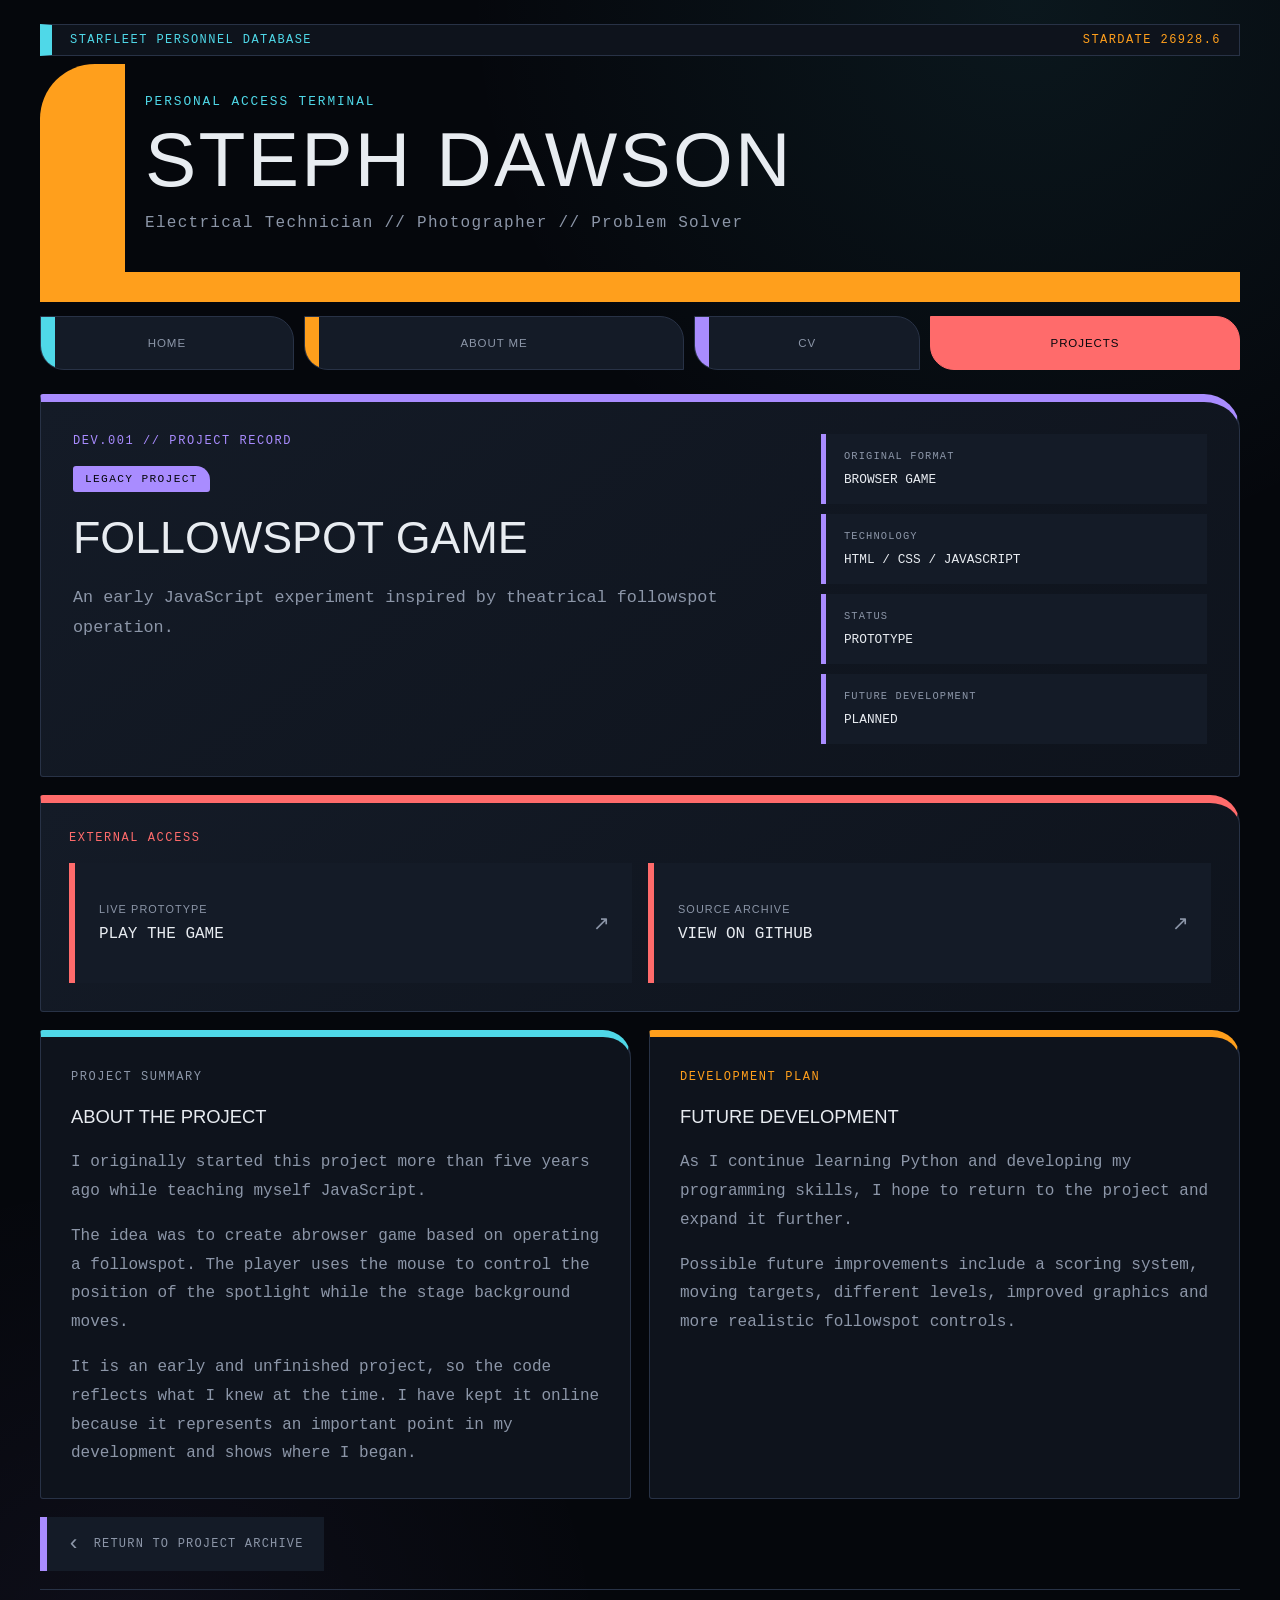
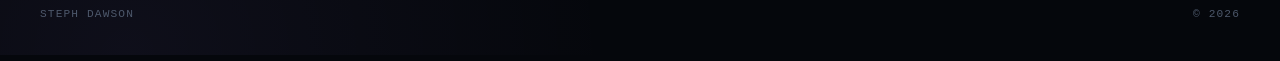
==== followspot.html @ a6c5673f "Add files via upload" ====
<!DOCTYPE html>
<html lang="en">

<head>

  <meta charset="UTF-8">

  <meta
    name="viewport"
    content="width=device-width, initial-scale=1.0"
  >

  <meta
    name="description"
    content="An early JavaScript followspot game created by Steph Dawson."
  >

  <title>Steph Dawson // Followspot Game</title>

  <link rel="stylesheet" href="style.css">

</head>

<body>

  <header class="site-header">

    <div class="stardate-bar">

      <span>
        STARFLEET PERSONNEL DATABASE
      </span>

      <span id="stardate">
        STARDATE ----.-
      </span>

    </div>

    <div class="lcars-header">

      <div
        class="header-elbow"
        aria-hidden="true"
      ></div>

      <div class="header-content">

        <p class="system-label">
          PERSONAL ACCESS TERMINAL
        </p>

        <h1>STEPH DAWSON</h1>

        <p class="header-subtitle">
          Electrical Technician // Photographer // Problem Solver
        </p>

      </div>

    </div>

    <nav
      class="main-navigation"
      aria-label="Main navigation"
    >

      <a
        class="nav-link"
        href="index.html"
      >
        HOME
      </a>

      <a
        class="nav-link"
        href="about.html"
      >
        ABOUT ME
      </a>

      <a
        class="nav-link"
        href="cv.html"
      >
        CV
      </a>

      <a
        class="nav-link active"
        href="projects.html"
        aria-current="page"
      >
        PROJECTS
      </a>

    </nav>

  </header>

 <main class="home-grid">

    <section class="project-detail-header">

      <div class="project-detail-heading">

        <p class="panel-code">
          DEV.001 // PROJECT RECORD
        </p>

        <span class="project-status legacy-status">
          LEGACY PROJECT
        </span>

        <h2>FOLLOWSPOT GAME</h2>

        <p class="project-detail-intro">
          An early JavaScript experiment inspired by theatrical
          followspot operation.
        </p>

      </div>

      <div class="project-detail-status">

        <div>
          <span class="detail-label">ORIGINAL FORMAT</span>
          <strong>BROWSER GAME</strong>
        </div>

        <div>
          <span class="detail-label">TECHNOLOGY</span>
          <strong>HTML / CSS / JAVASCRIPT</strong>
        </div>

        <div>
          <span class="detail-label">STATUS</span>
          <strong>PROTOTYPE</strong>
        </div>

        <div>
          <span class="detail-label">FUTURE DEVELOPMENT</span>
          <strong>PLANNED</strong>
        </div>

      </div>

    </section>

    <section class="project-links-panel compact-project-links">

      <p class="panel-code">
        EXTERNAL ACCESS
      </p>

      <div class="project-link-grid">

        <a
          class="project-external-link"
          href="https://celestialteapot01.github.io/spot-game/"
          target="_blank"
          rel="noopener noreferrer"
        >
          <span class="external-link-label">
            LIVE PROTOTYPE
          </span>

          <strong>
            PLAY THE GAME
          </strong>

          <span
            class="external-link-arrow"
            aria-hidden="true"
          >
            ↗
          </span>
        </a>

        <a
          class="project-external-link"
          href="https://github.com/celestialteapot01/spot-game"
          target="_blank"
          rel="noopener noreferrer"
        >
          <span class="external-link-label">
            SOURCE ARCHIVE
          </span>

          <strong>
            VIEW ON GITHUB
          </strong>

          <span
            class="external-link-arrow"
            aria-hidden="true"
          >
            ↗
          </span>
        </a>

      </div>

    </section>


    <section class="project-detail-panel">

      <p class="panel-code">
        PROJECT SUMMARY
      </p>

      <h2>ABOUT THE PROJECT</h2>

      <p>
        I originally started this project more than five years ago while
        teaching myself JavaScript.
      </p>

      <p>
        The idea was to create abrowser game based on operating a followspot. The player uses the mouse to control the
        position of the spotlight while the stage background moves.
      </p>

      <p>
        It is an early and unfinished project, so the code reflects what
        I knew at the time. I have kept it online because it represents
        an important point in my development and shows where I began.
      </p>

    </section>

    <section class="project-detail-panel future-panel">

      <p class="panel-code">
        DEVELOPMENT PLAN
      </p>

      <h2>FUTURE DEVELOPMENT</h2>

      <p>
        As I continue learning Python and developing my programming
        skills, I hope to return to the project and expand it further.
      </p>

      <p>
        Possible future improvements include a scoring system, moving
        targets, different levels, improved graphics and more realistic
        followspot controls.
      </p>

    </section>


    <a
      class="back-to-projects"
      href="projects.html"
    >
      <span aria-hidden="true">‹</span>
      RETURN TO PROJECT ARCHIVE
    </a>

  </main>

  <footer class="site-footer">

    <span>STEPH DAWSON</span>

    <span id="current-year"></span>

  </footer>

  <script src="app.js"></script>

</body>

</html>
---- style.css ----
/* FONTS */

@font-face {
  font-family: "Michroma";
  src: url("fonts/michroma-regular.woff2") format("woff2");
  font-weight: 400;
  font-style: normal;
  font-display: swap;
}

@font-face {
  font-family: "JetBrains Mono";
  src: url("fonts/jetbrains-mono-regular.woff2") format("woff2");
  font-weight: 400;
  font-style: normal;
  font-display: swap;
}

@font-face {
  font-family: "JetBrains Mono";
  src: url("fonts/jetbrains-mono-medium.woff2") format("woff2");
  font-weight: 500;
  font-style: normal;
  font-display: swap;
}

@font-face {
  font-family: "JetBrains Mono";
  src: url("fonts/jetbrains-mono-bold.woff2") format("woff2");
  font-weight: 700;
  font-style: normal;
  font-display: swap;
}

:root {
  --void: #05070c;
  --panel: #0e131c;
  --panel-2: #141b27;
  --panel-hover: #192333;
  --line: #283246;

  --amber: #ff9f1c;
  --amber-dark: #8d5d18;

  --cyan: #4fd8e8;
  --cyan-dark: #1f5963;

  --violet: #a98cff;
  --violet-dark: #51437f;

  --coral: #ff6b6b;
  --coral-dark: #743737;

  --mint: #6ee7b7;
  --mint-dark: #285f4b;

  --text: #e8ecf1;
  --text-dim: #8c96a8;
  --text-faint: #4d586b;

  --content-width: 1200px;
}

* {
  box-sizing: border-box;
}

html {
  scroll-behavior: smooth;
}

body {
  margin: 0;
  min-height: 100vh;

  background:
    radial-gradient(
      circle at 80% 0%,
      rgba(79, 216, 232, 0.08),
      transparent 35rem
    ),
    radial-gradient(
      circle at 10% 100%,
      rgba(169, 140, 255, 0.06),
      transparent 30rem
    ),
    var(--void);

  color: var(--text);
  font-family: "JetBrains Mono", monospace;
}

a {
  color: inherit;
}

/* ======================================================
   Header
   ====================================================== */

.site-header {
  width: min(var(--content-width), calc(100% - 40px));
  margin: 0 auto;
  padding-top: 24px;
}

.stardate-bar {
  display: flex;
  justify-content: space-between;
  gap: 20px;

  margin-bottom: 8px;
  padding: 8px 18px;

  background: var(--panel);

  border: 1px solid var(--line);
  border-left: 12px solid var(--cyan);

  color: var(--cyan);

  font-size: 0.75rem;
  letter-spacing: 0.12em;
}

#stardate {
  color: var(--amber);
  text-align: right;
}

.lcars-header {
  display: grid;
  grid-template-columns: 105px minmax(0, 1fr);
  min-height: 210px;
}

.header-elbow {
  position: relative;

  margin-right: 20px;

  background: var(--amber);
  border-radius: 55px 0 0 0;
}

.header-elbow::after {
  content: "";

  position: absolute;
  right: -20px;
  bottom: 0;

  width: 85px;
  height: 30px;

  background: var(--amber);
}

.header-content {
  display: flex;
  flex-direction: column;
  justify-content: center;

  padding: 30px 10px 40px 0;

  border-bottom: 30px solid var(--amber);
}

.system-label {
  margin: 0 0 10px;

  color: var(--cyan);

  font-size: 0.8rem;
  letter-spacing: 0.15em;
}

h1,
h2,
h3 {
  font-family: "Michroma", sans-serif;
  font-weight: 400;
}

h1 {
  margin: 0;

  font-size: clamp(2.2rem, 6vw, 5.2rem);
  line-height: 1.05;
  letter-spacing: 0.03em;
}

.header-subtitle {
  margin: 14px 0 0;

  color: var(--text-dim);

  font-size: clamp(0.75rem, 2vw, 1rem);
  letter-spacing: 0.08em;
}

/* ======================================================
   LCARS main navigation
   ====================================================== */

.main-navigation {
  display: grid;

  grid-template-columns:
    minmax(140px, 0.9fr)
    minmax(200px, 1.35fr)
    minmax(120px, 0.8fr)
    minmax(180px, 1.1fr);

  gap: 10px;

  width: 100%;
  margin-top: 14px;
}

.nav-link {
  --nav-colour: var(--cyan);

  position: relative;

  display: flex;
  align-items: center;
  justify-content: center;

  min-width: 0;
  min-height: 54px;

  padding: 0 24px;

  overflow: hidden;

  background: var(--panel-2);

  border: 1px solid var(--line);
  border-radius: 0 24px 0 24px;

  color: var(--text-dim);

  font-family: "Michroma", sans-serif;
  font-size: 0.72rem;
  letter-spacing: 0.08em;

  text-align: center;
  text-decoration: none;

  transition:
    background 160ms ease,
    color 160ms ease,
    border-color 160ms ease,
    transform 160ms ease;
}

.nav-link::before {
  content: "";

  position: absolute;
  inset: 0 auto 0 0;

  width: 14px;

  background: var(--nav-colour);
}

.nav-link:nth-child(1) {
  --nav-colour: var(--cyan);
}

.nav-link:nth-child(2) {
  --nav-colour: var(--amber);
}

.nav-link:nth-child(3) {
  --nav-colour: var(--violet);
}

.nav-link:nth-child(4) {
  --nav-colour: var(--coral);
}

.nav-link:hover,
.nav-link:focus-visible {
  background: var(--panel-hover);
  border-color: var(--nav-colour);

  color: var(--text);

  transform: translateY(-2px);
}

.nav-link.active {
  background: var(--nav-colour);
  border-color: var(--nav-colour);

  color: var(--void);
}

.nav-link.active::before {
  display: none;
}

.nav-link:focus-visible {
  outline: 2px solid var(--nav-colour);
  outline-offset: 3px;
}

/* ======================================================
   Main layout
   ====================================================== */

.home-grid {
  display: grid;
  grid-template-columns: repeat(12, 1fr);

  gap: 18px;

  width: min(var(--content-width), calc(100% - 40px));

  margin: 24px auto 0;
}

.welcome-panel,
.information-panel {
  background:
    linear-gradient(
      145deg,
      var(--panel-2),
      var(--panel)
    );

  border: 1px solid var(--line);
}

/* ======================================================
   Welcome panel
   ====================================================== */

.welcome-panel {
  grid-column: span 12;

  padding: 34px;

  border-top: 8px solid var(--violet);
  border-radius: 3px 35px 3px 3px;
}

.panel-code {
  margin: 0 0 18px;

  color: var(--violet);

  font-size: 0.75rem;
  letter-spacing: 0.13em;
}

.welcome-panel h2 {
  margin: 0 0 20px;

  font-size: clamp(1.25rem, 3vw, 2rem);
}

.welcome-panel p {
  max-width: 790px;
  line-height: 1.8;
}

.welcome-text {
  color: var(--cyan);
  font-size: 1.1rem;
}

.status-line {
  display: flex;
  align-items: center;

  gap: 10px;

  margin-top: 28px;

  color: var(--mint);

  font-size: 0.8rem;
  letter-spacing: 0.12em;
}

.status-light {
  width: 11px;
  height: 11px;

  background: var(--mint);

  border-radius: 50%;

  animation: status-pulse 2s infinite;
}

@keyframes status-pulse {
  0%,
  100% {
    opacity: 1;
  }

  50% {
    opacity: 0.35;
  }
}

/* ======================================================
   Homepage navigation cards
   ====================================================== */

.navigation-card {
  position: relative;

  display: grid;
  grid-template-columns: auto 1fr auto;
  align-items: stretch;

  min-height: 245px;

  overflow: hidden;

  background: var(--panel);

  border: 1px solid var(--line);
  border-radius: 3px 32px 3px 3px;

  text-decoration: none;

  transition:
    transform 160ms ease,
    background 160ms ease,
    border-color 160ms ease;
}

.navigation-card:hover,
.navigation-card:focus-visible {
  background: var(--panel-hover);
  transform: translateY(-4px);
}

.navigation-card:focus-visible {
  outline: 2px solid var(--text);
  outline-offset: 4px;
}

.about-card {
  grid-column: span 4;
}

.cv-card {
  grid-column: span 4;
}

.projects-card {
  grid-column: span 4;
}

.card-number {
  display: flex;
  align-items: flex-end;

  padding: 16px 13px;

  color: var(--void);

  font-family: "Michroma", sans-serif;
  font-size: 1.15rem;

  writing-mode: vertical-rl;
  transform: rotate(180deg);
}

.about-card .card-number {
  background: var(--cyan);
}

.cv-card .card-number {
  background: var(--amber);
}

.projects-card .card-number {
  background: var(--violet);
}

.about-card:hover {
  border-color: var(--cyan);
}

.cv-card:hover {
  border-color: var(--amber);
}

.projects-card:hover {
  border-color: var(--violet);
}

.card-content {
  padding: 28px 20px;
}

.card-label {
  margin: 0 0 18px;

  color: var(--text-dim);

  font-size: 0.7rem;
  letter-spacing: 0.13em;
}

.card-content h2 {
  margin: 0 0 18px;

  font-size: 1.05rem;
  line-height: 1.5;
}

.card-content p:last-child {
  margin: 0;

  color: var(--text-dim);

  line-height: 1.7;
}

.card-arrow {
  display: flex;
  align-items: center;

  padding: 0 17px;

  color: var(--text-faint);

  font-size: 3rem;
}

.navigation-card:hover .card-arrow {
  color: var(--text);
}

/* ======================================================
   Information panel
   ====================================================== */

.information-panel {
  grid-column: span 12;

  padding: 28px;

  border-top: 8px solid var(--coral);
  border-radius: 3px 30px 3px 3px;
}

.information-panel .panel-code {
  color: var(--coral);
}

.information-grid {
  display: grid;
  grid-template-columns: repeat(3, 1fr);

  gap: 14px;
}

.information-grid > div {
  padding: 18px;

  background: var(--panel-2);

  border-left: 6px solid var(--coral);
}

.information-label {
  display: block;

  margin-bottom: 10px;

  color: var(--text-dim);

  font-size: 0.7rem;
  letter-spacing: 0.12em;
}

.information-grid strong {
  color: var(--text);

  font-size: 0.85rem;
  font-weight: 500;
}

/* ======================================================
   Communications panel
   ====================================================== */

.communications-panel {
  grid-column: span 12;

  width: 100%;
  min-width: 0;

  padding: 28px;

  background:
    linear-gradient(
      145deg,
      var(--panel-2),
      var(--panel)
    );

  border: 1px solid var(--line);
  border-top: 8px solid var(--coral);
  border-radius: 3px 30px 3px 3px;
}

.communications-heading {
  margin: 0 0 20px;

  color: var(--coral);

  font-size: 0.75rem;
  letter-spacing: 0.13em;
}

.communications-grid {
  display: grid;
  grid-template-columns: repeat(3, minmax(0, 1fr));

  gap: 16px;

  width: 100%;
}

.communications-link {
  display: flex;
  flex-direction: column;
  justify-content: center;

  min-width: 0;
  min-height: 105px;

  padding: 20px 24px;

  background: var(--panel-2);

  border-left: 6px solid var(--coral);

  color: var(--text);

  text-decoration: none;

  transition:
    background 160ms ease,
    border-color 160ms ease,
    transform 160ms ease;
}

.communications-name {
  display: block;

  margin-bottom: 10px;

  color: var(--text-dim);

  font-family: "Michroma", sans-serif;
  font-size: 0.72rem;
  font-weight: 400;
  letter-spacing: 0.12em;
}

.communications-action {
  display: inline-flex;
  align-items: center;

  gap: 8px;

  color: var(--text);

  font-family: "JetBrains Mono", monospace;
  font-size: 1rem;
  font-weight: 500;
  letter-spacing: 0.03em;
}

.communications-action span {
  color: var(--text-dim);
  font-size: 0.8rem;
}

.communications-link:hover,
.communications-link:focus-visible {
  background: var(--panel-hover);
  border-left-color: var(--cyan);

  transform: translateY(-2px);
}

.communications-link:hover .communications-name,
.communications-link:hover .communications-action,
.communications-link:focus-visible .communications-name,
.communications-link:focus-visible .communications-action {
  color: var(--cyan);
}

.communications-link:focus-visible {
  outline: 2px solid var(--cyan);
  outline-offset: 3px;
}

/* ======================================================
   Footer
   ====================================================== */

.site-footer {
  display: flex;
  justify-content: space-between;

  width: min(var(--content-width), calc(100% - 40px));

  margin: 18px auto 0;
  padding: 18px 0 35px;

  border-top: 1px solid var(--line);

  color: var(--text-faint);

  font-size: 0.7rem;
  letter-spacing: 0.1em;
}

/* ======================================================
   Projects archive
   ====================================================== */

.projects-intro {
  grid-column: span 12;

  padding: 30px;

  background:
    linear-gradient(
      145deg,
      var(--panel-2),
      var(--panel)
    );

  border: 1px solid var(--line);
  border-top: 8px solid var(--violet);
  border-radius: 3px 32px 3px 3px;
}

.projects-intro h2 {
  margin: 0 0 18px;

  font-size: clamp(1.4rem, 3vw, 2rem);
}

.projects-intro-text {
  margin: 0;

  color: var(--text-dim);

  line-height: 1.8;
}

.project-card {
  grid-column: span 12;

  display: grid;
  grid-template-columns: 72px minmax(0, 1fr);

  min-width: 0;
  min-height: 310px;

  overflow: hidden;

  background: var(--panel);

  border: 1px solid var(--line);
  border-radius: 3px 38px 3px 3px;

  color: var(--text);
  text-decoration: none;

  transition:
    background 160ms ease,
    border-color 160ms ease,
    transform 160ms ease;
}

.project-card:hover,
.project-card:focus-visible {
  background: var(--panel-hover);
  border-color: var(--violet);

  transform: translateY(-4px);
}

.project-card:focus-visible {
  outline: 2px solid var(--violet);
  outline-offset: 4px;
}

.project-card-strip {
  display: flex;
  align-items: flex-end;
  justify-content: center;

  padding: 18px 10px;

  background: var(--violet);
}

.project-number {
  color: var(--void);

  font-family: "Michroma", sans-serif;
  font-size: 1rem;

  writing-mode: vertical-rl;
  transform: rotate(180deg);
}

.project-card-content {
  display: flex;
  flex-direction: column;

  min-width: 0;

  padding: 30px;
}

.project-card-header {
  display: flex;
  align-items: center;
  justify-content: space-between;
  flex-wrap: wrap;

  gap: 14px;

  margin-bottom: 24px;
}

.project-status {
  display: inline-flex;
  align-items: center;

  width: fit-content;

  padding: 7px 12px;

  border-radius: 3px 14px 3px 3px;

  font-size: 0.7rem;
  letter-spacing: 0.12em;
}

.legacy-status {
  background: var(--violet);

  color: var(--void);
}

.project-date {
  color: var(--text-faint);

  font-size: 0.7rem;
  letter-spacing: 0.1em;
}

.project-code {
  margin: 0 0 12px;

  color: var(--violet);

  font-size: 0.72rem;
  letter-spacing: 0.12em;
}

.project-card-content h2 {
  margin: 0 0 18px;

  font-size: clamp(1.3rem, 3vw, 2rem);
}

.project-card-content > p {
  max-width: 760px;

  margin: 0;

  color: var(--text-dim);

  line-height: 1.8;
}

.project-technology-list {
  display: flex;
  flex-wrap: wrap;

  gap: 10px;

  margin-top: 24px;
}

.project-technology-list span {
  padding: 7px 11px;

  background: var(--panel-2);
  border-left: 4px solid var(--violet);

  color: var(--text-dim);

  font-size: 0.7rem;
  letter-spacing: 0.08em;
}

.project-card-footer {
  display: flex;
  align-items: center;
  justify-content: space-between;

  gap: 20px;

  margin-top: auto;
  padding-top: 28px;

  color: var(--violet);

  font-size: 0.75rem;
  letter-spacing: 0.12em;
}

.project-arrow {
  font-size: 2.5rem;
  line-height: 1;

  transition: transform 160ms ease;
}

.project-card:hover .project-arrow {
  transform: translateX(6px);
}

.project-placeholder-panel {
  grid-column: span 12;

  padding: 24px 28px;

  background: var(--panel);
  border: 1px solid var(--line);
  border-left: 8px solid var(--text-faint);

  color: var(--text-dim);
}

.project-placeholder-panel p:last-child {
  margin-bottom: 0;
}

/* ======================================================
   Individual project page
   ====================================================== */

.project-detail-header {
  grid-column: span 12;

  display: grid;
  grid-template-columns: minmax(0, 1.5fr) minmax(280px, 0.8fr);

  gap: 24px;

  padding: 32px;

  background:
    linear-gradient(
      145deg,
      var(--panel-2),
      var(--panel)
    );

  border: 1px solid var(--line);
  border-top: 8px solid var(--violet);
  border-radius: 3px 36px 3px 3px;
}

.project-detail-heading {
  min-width: 0;
}

.project-detail-heading h2 {
  margin: 20px 0;

  font-size: clamp(1.6rem, 4vw, 2.8rem);
}

.project-detail-intro {
  max-width: 700px;

  margin: 0;

  color: var(--text-dim);

  font-size: 1.05rem;
  line-height: 1.8;
}

.project-detail-status {
  display: grid;
  grid-template-columns: 1fr;

  gap: 10px;
}

.project-detail-status > div {
  padding: 16px 18px;

  background: var(--panel-2);

  border-left: 5px solid var(--violet);
}

.detail-label {
  display: block;

  margin-bottom: 8px;

  color: var(--text-dim);

  font-size: 0.65rem;
  letter-spacing: 0.11em;
}

.project-detail-status strong {
  color: var(--text);

  font-size: 0.8rem;
  font-weight: 500;
}

.project-detail-panel {
  grid-column: span 6;

  padding: 30px;

  background: var(--panel);

  border: 1px solid var(--line);
  border-top: 7px solid var(--cyan);
  border-radius: 3px 28px 3px 3px;
}

.project-detail-panel h2 {
  margin: 0 0 20px;

  font-size: 1.15rem;
}

.project-detail-panel p {
  color: var(--text-dim);

  line-height: 1.8;
}

.project-detail-panel p:last-child {
  margin-bottom: 0;
}

.future-panel {
  border-top-color: var(--amber);
}

.future-panel .panel-code {
  color: var(--amber);
}

.project-links-panel {
  grid-column: span 12;

  padding: 28px;

  background:
    linear-gradient(
      145deg,
      var(--panel-2),
      var(--panel)
    );

  border: 1px solid var(--line);
  border-top: 8px solid var(--coral);
  border-radius: 3px 30px 3px 3px;
}

.project-links-panel .panel-code {
  color: var(--coral);
}

.project-link-grid {
  display: grid;
  grid-template-columns: repeat(2, minmax(0, 1fr));

  gap: 16px;
}

.project-external-link {
  position: relative;

  display: flex;
  flex-direction: column;
  justify-content: center;

  min-height: 120px;

  padding: 22px 54px 22px 24px;

  background: var(--panel-2);
  border-left: 6px solid var(--coral);

  color: var(--text);
  text-decoration: none;

  transition:
    background 160ms ease,
    border-color 160ms ease,
    transform 160ms ease;
}

.project-external-link:hover,
.project-external-link:focus-visible {
  background: var(--panel-hover);
  border-left-color: var(--cyan);

  transform: translateY(-2px);
}

.project-external-link:focus-visible {
  outline: 2px solid var(--cyan);
  outline-offset: 3px;
}

.external-link-label {
  margin-bottom: 10px;

  color: var(--text-dim);

  font-family: "Michroma", sans-serif;
  font-size: 0.68rem;
  letter-spacing: 0.1em;
}

.project-external-link strong {
  font-size: 1rem;
  font-weight: 500;
}

.external-link-arrow {
  position: absolute;
  top: 50%;
  right: 22px;

  color: var(--text-dim);

  font-size: 1.25rem;

  transform: translateY(-50%);
}

.project-external-link:hover strong,
.project-external-link:hover .external-link-arrow {
  color: var(--cyan);
}

.back-to-projects {
  grid-column: span 12;

  display: inline-flex;
  align-items: center;

  gap: 12px;

  width: fit-content;

  padding: 14px 20px;

  background: var(--panel-2);
  border-left: 7px solid var(--violet);

  color: var(--text-dim);

  font-size: 0.75rem;
  letter-spacing: 0.1em;
  text-decoration: none;

  transition:
    background 160ms ease,
    color 160ms ease;
}

.back-to-projects span {
  font-size: 1.4rem;
}

.back-to-projects:hover,
.back-to-projects:focus-visible {
  background: var(--panel-hover);
  color: var(--violet);
}


/* ======================================================
   Responsive layout
   ====================================================== */

@media (max-width: 850px) {
  .about-card,
  .cv-card,
  .projects-card {
    grid-column: span 12;
    min-height: 190px;
  }

  .information-grid,
  .communications-grid,
  .project-link-grid {
    grid-template-columns: 1fr;
  }

  .project-detail-header {
    grid-template-columns: 1fr;
  }

  .project-detail-panel {
    grid-column: span 12;
  }
}

@media (max-width: 650px) {
  .site-header,
  .home-grid,
  .site-footer {
    width: min(100% - 24px, var(--content-width));
  }

  .stardate-bar {
    align-items: flex-start;
    flex-direction: column;
  }

  #stardate {
    text-align: left;
  }

  .lcars-header {
    grid-template-columns: 45px minmax(0, 1fr);
    min-height: 170px;
  }

  .header-elbow {
    margin-right: 12px;
    border-radius: 25px 0 0 0;
  }

  .header-elbow::after {
    right: -12px;
    width: 38px;
    height: 20px;
  }

  .header-content {
    padding-right: 0;
    border-bottom-width: 20px;
  }

  .main-navigation {
    grid-template-columns: repeat(2, minmax(0, 1fr));
    gap: 8px;
  }

  .nav-link {
    min-height: 50px;
    padding: 0 14px;
    font-size: 0.65rem;
  }

  .welcome-panel,
  .projects-intro,
  .project-detail-header,
  .project-detail-panel,
  .project-links-panel,
  .communications-panel {
    padding: 22px;
  }

  .navigation-card {
    grid-template-columns: 44px 1fr 35px;
  }

  .card-number {
    padding: 12px 9px;
    font-size: 0.9rem;
  }

  .card-content {
    padding: 22px 16px;
  }

  .project-card {
    grid-template-columns: 48px minmax(0, 1fr);
  }

  .project-card-content {
    padding: 22px 18px;
  }

  .project-card-header {
    align-items: flex-start;
    flex-direction: column;
  }

  .communications-link {
    min-height: 90px;
  }
}
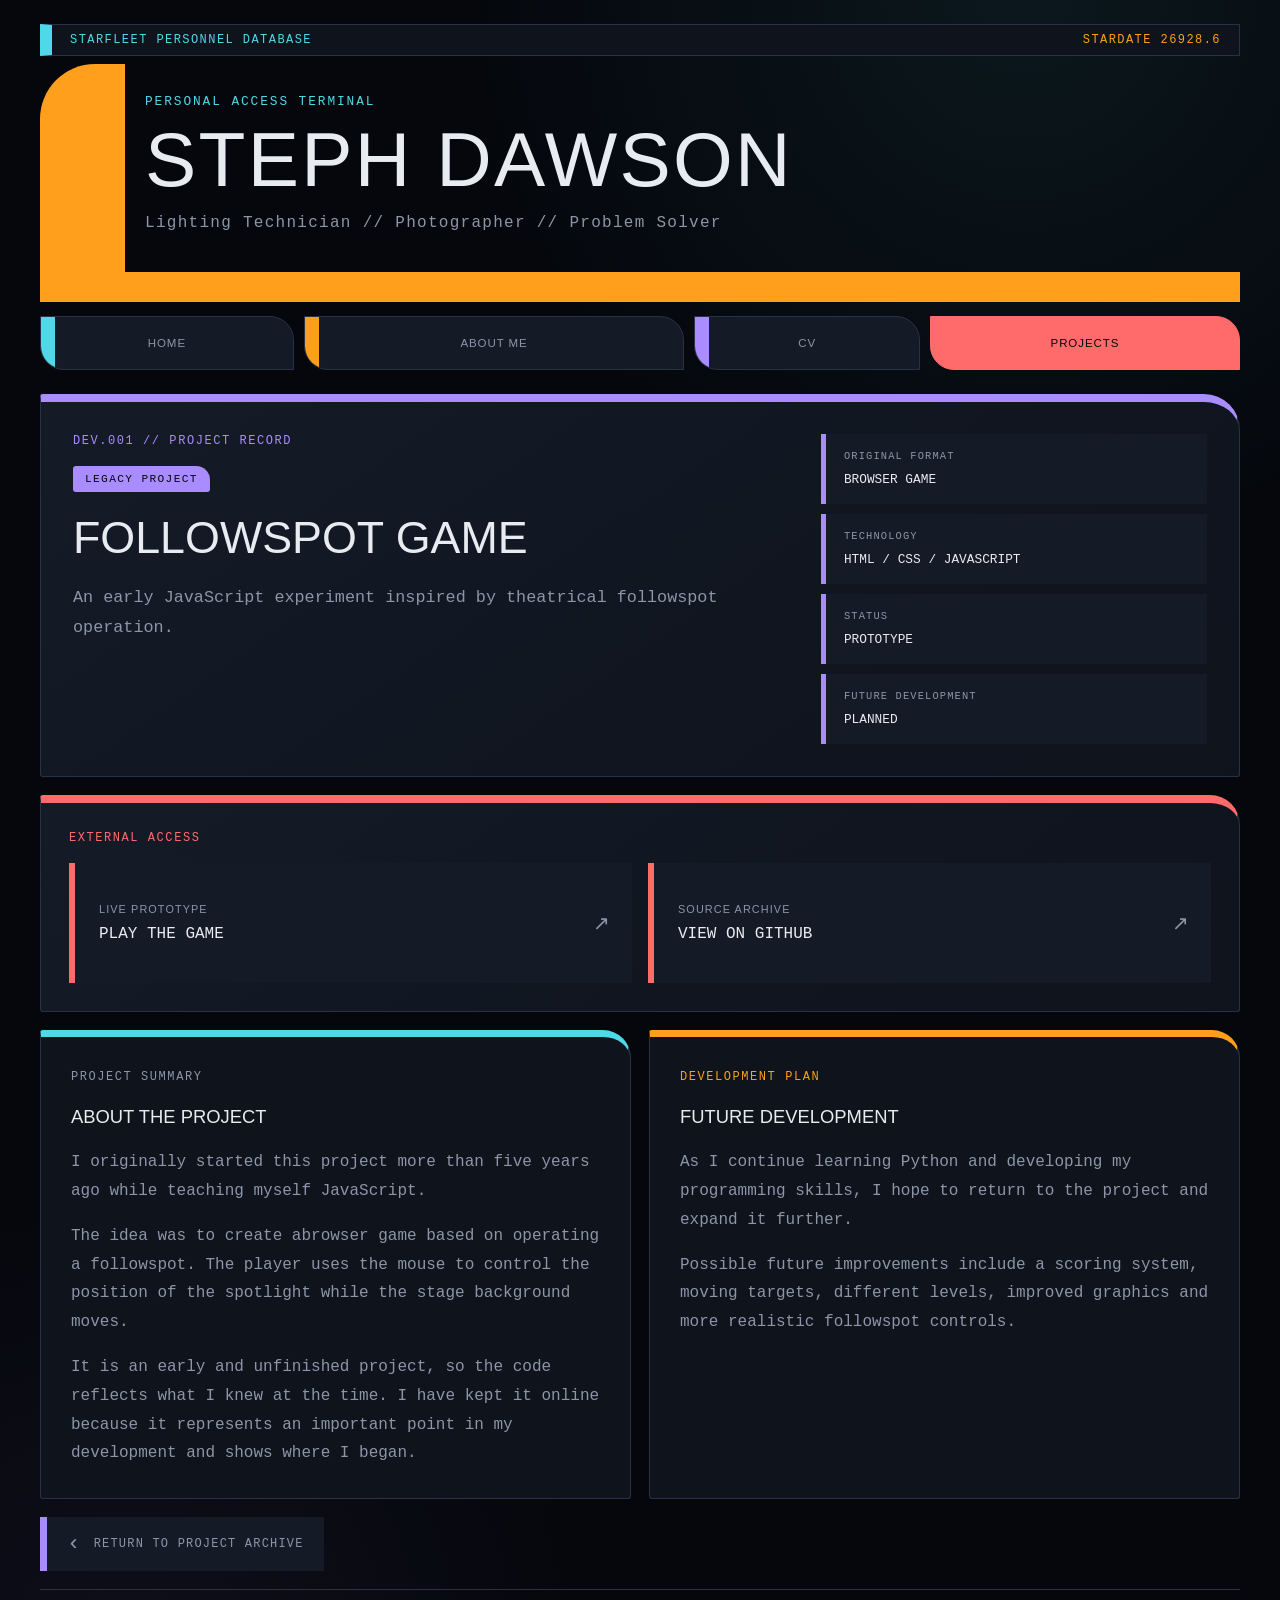
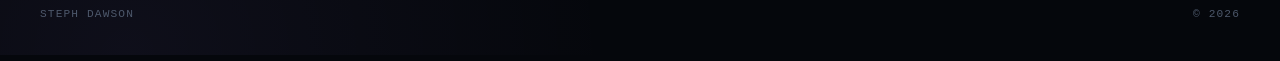
==== commit 4cdd2728: "Fix HTML structure and update project details" ====
--- a/followspot.html
+++ b/followspot.html
@@ -53,7 +53,7 @@
         <h1>STEPH DAWSON</h1>
 
         <p class="header-subtitle">
-          Electrical Technician // Photographer // Problem Solver
+          Lighting Technician // Photographer // Problem Solver
         </p>
 
       </div>
@@ -274,4 +274,4 @@
 
 </body>
 
-</html>+</html>
